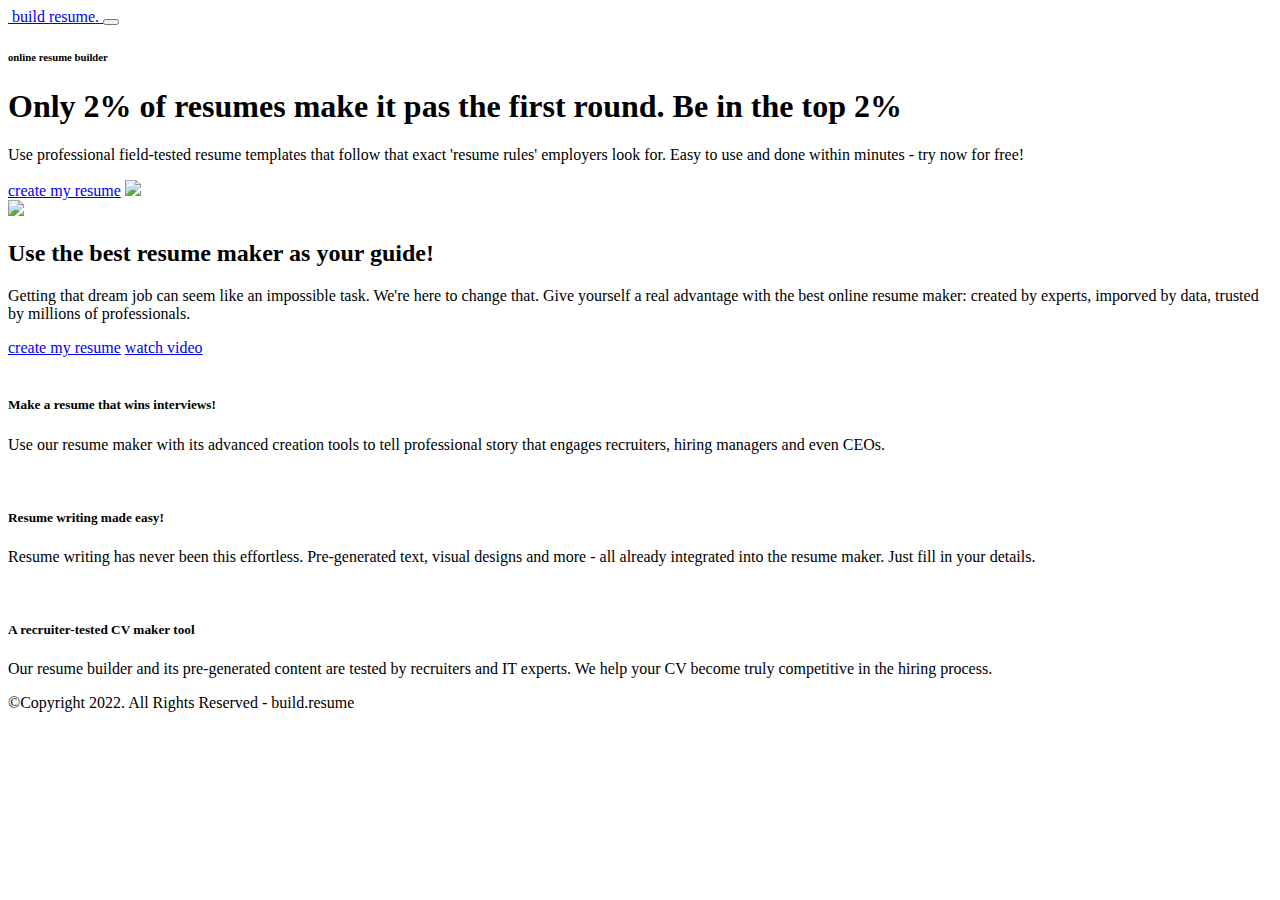
==== index.html @ 6420f582 "modified" ====
<!DOCTYPE html>
<html>
    <head>
        <meta charset="utf-8">
        <meta http-equiv="X-UA-Compatible" content="IE=edge">
        <title>Home Page</title>
        <meta name="description" content="">
        <meta name="viewport" content="width=device-width, initial-scale=1">
        <link rel="stylesheet" href="./assets/styles/main.css">
        <script src="./assets/js/app.js"></script>
        <script src="./assets/js/script.js"></script>
    </head>
    <body>

        <nav class = "navbar bg-white">
            <div class="container">
                <div class = "navbar-content">
                    <div class = "brand-and-toggler">
                        <a href = "index.html" class = "navbar-brand">
                            <img src = "assets/images/curriculum-vitae.png" alt = "" class = "navbar-brand-icon">
                            <span class = "navbar-brand-text">build <span>resume.</span>
                        </a>
                        <button type = "button" class = "navbar-toggler-btn">
                            <div class = "bars">
                                <div class = "bar"></div>
                                <div class = "bar"></div>
                                <div class = "bar"></div>
                            </div>
                        </button>
                    </div>
                </div>
            </div>
        </nav>

        <header class = "header bg-bright" id = "header">
            <div class = "container">
                <div class = "header-content text-center">
                    <h6 class = "text-uppercase text-blue-dark fs-14 fw-6 ls-1">online resume builder</h6>
                    <h1 class = "lg-title">Only 2% of resumes make it pas the first round. Be in the top 2%</h1>
                    <p class = "text-dark fs-18">Use professional field-tested resume templates that follow that exact 'resume rules' employers look for. Easy to use and done within minutes - try now for free!</p>
                    <a href = "resume.html" class = "btn btn-primary text-uppercase">create my resume</a>
                    <img src = "assets/images/dublin-resume-templates.avif">
                </div>
            </div>
        </header>

        <div class="section-one">
            <div class="container">
                <div class = "section-one-content">
                    <div class="section-one-l">
                        <img src = "assets/images/visual-0c7080adf17f1f207276f613447c924f667dab34b7ac415cd7ef653172defd0b.svg">
                    </div>
                    <div class = "section-one-r text-center">
                        <h2 class = "lg-title">Use the best resume maker as your guide!</h2>
                        <p class = "text">Getting that dream job can seem like an impossible task. We're here to change that. Give yourself a real advantage with the best online resume maker: created by experts, imporved by data, trusted by millions of professionals.</p>
                        <div class = "btn-group">
                            <a href = "resume.html" class = "btn btn-primary text-uppercase">create my resume</a>
                            <a href = "#" class = "btn btn-secondary text-uppercase">watch video</a>
                        </div>
                    </div>
                </div>
            </div>
        </div>

        <div class = "section-two bg-bright">
            <div class="container">
                <div class="section-two-content">
                    <div class = "section-items">
                        <div class = "section-item">
                            <div class = "section-item-icon">
                                <img src = "assets/images/feature-1-edf4481d69166ac81917d1e40e6597c8d61aa970ad44367ce78049bf830fbda5.svg" alt = "">
                            </div>
                            <h5 class = "section-item-title">Make a resume that wins interviews!</h5>
                            <p class = "text">Use our resume maker with its advanced creation tools to tell professional story that engages recruiters, hiring managers and even CEOs.</p>
                        </div>

                        <div class = "section-item">
                            <div class = "section-item-icon">
                                <img src = "assets/images/feature-2-a7a471bd973c02a55d1b3f8aff578cd3c9a4c5ac4fc74423d94ecc04aef3492b.svg" alt = "">
                            </div>
                            <h5 class = "section-item-title">Resume writing made easy!</h5>
                            <p class = "text">Resume writing has never been this effortless. Pre-generated text, visual designs and more - all already integrated into the resume maker. Just fill in your details.</p>
                        </div>

                        <div class = "section-item">
                            <div class = "section-item-icon">
                                <img src = "assets/images/feature-3-4e87a82f83e260488c36f8105e26f439fdc3ee5009372bb5e12d9421f32eabdd.svg" alt = "">
                            </div>
                            <h5 class = "section-item-title">A recruiter-tested CV maker tool</h5>
                            <p class = "text">Our resume builder and its pre-generated content are tested by recruiters and IT experts. We help your CV become truly competitive in the hiring process.</p>
                        </div>
                    </div>
                </div>
            </div>
        </div>

        <footer class = "footer bg-dark">
            <div class="container">
                <div class = "footer-content text-center">
                    <p class="fs-15">&copy;Copyright 2022. All Rights Reserved - <span>build.resume</span></p>
                </div>
            </div>
        </footer>
        
    </body>
</html>
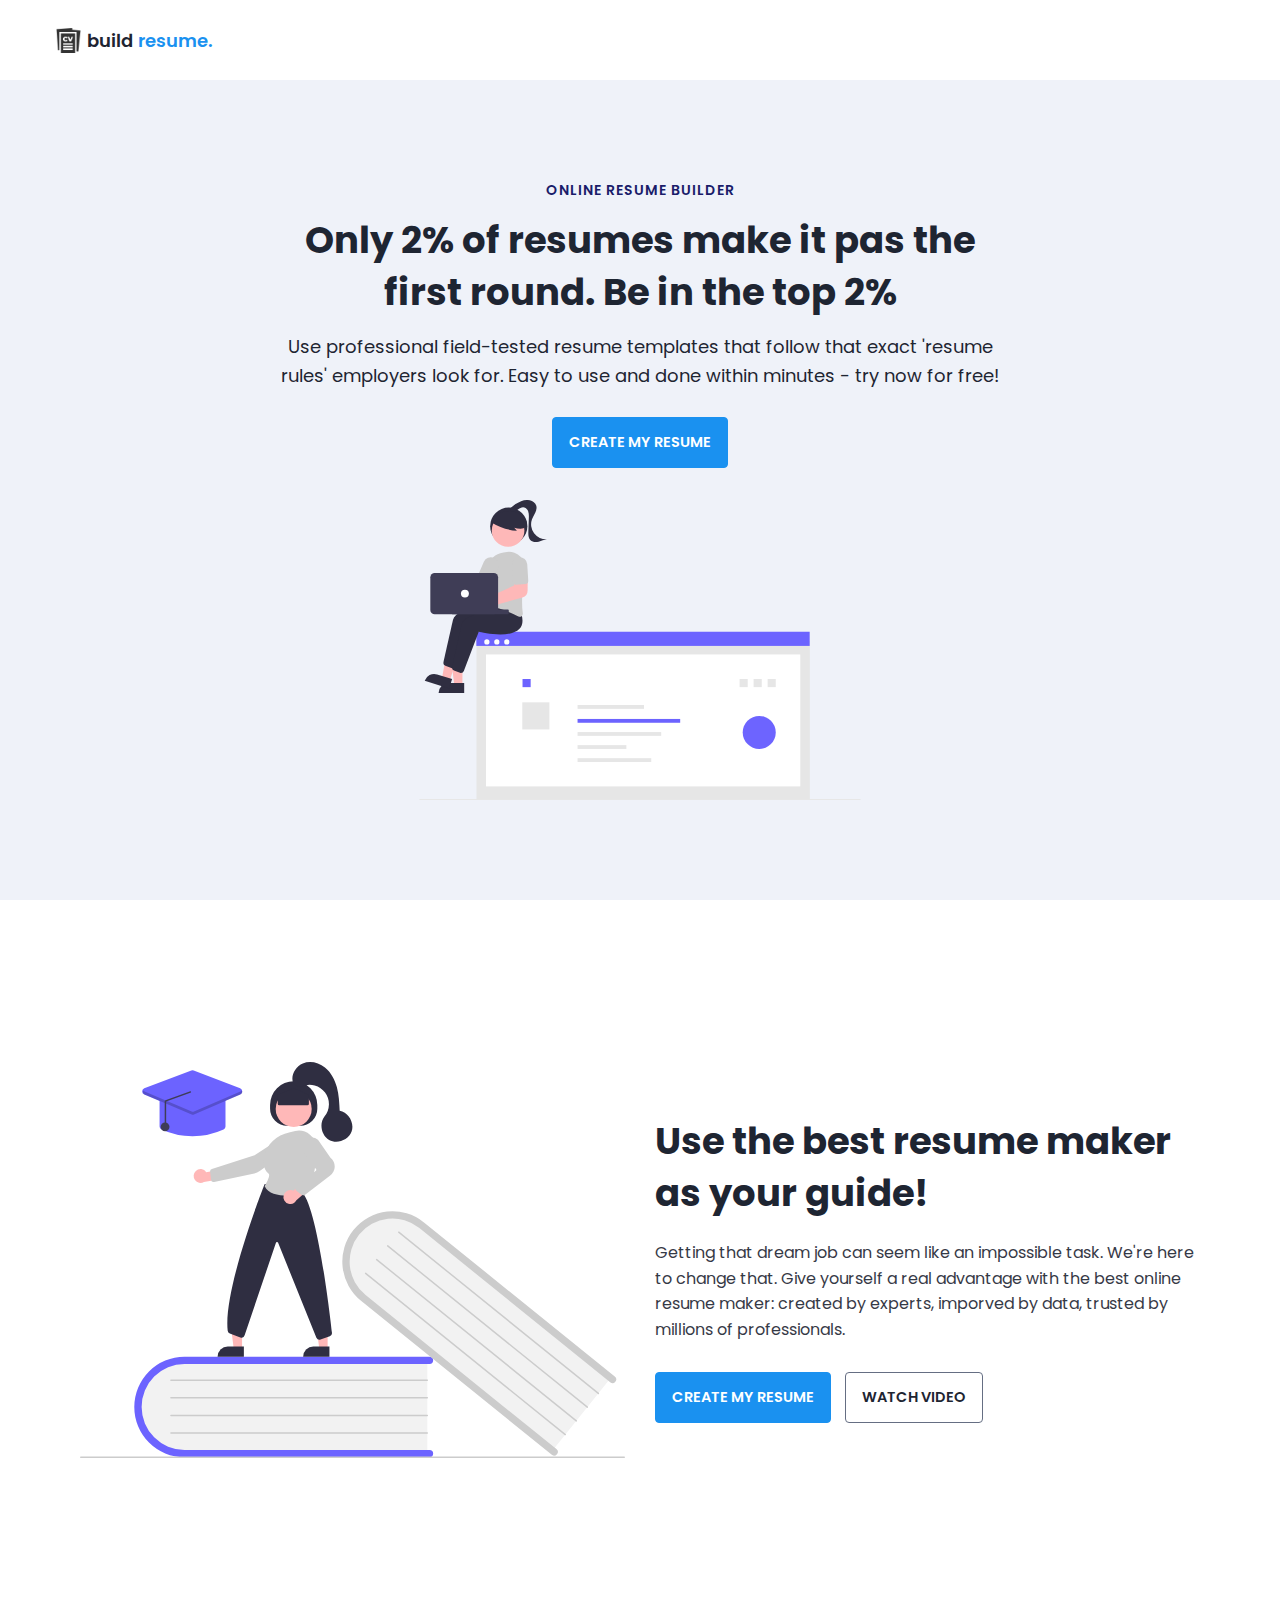
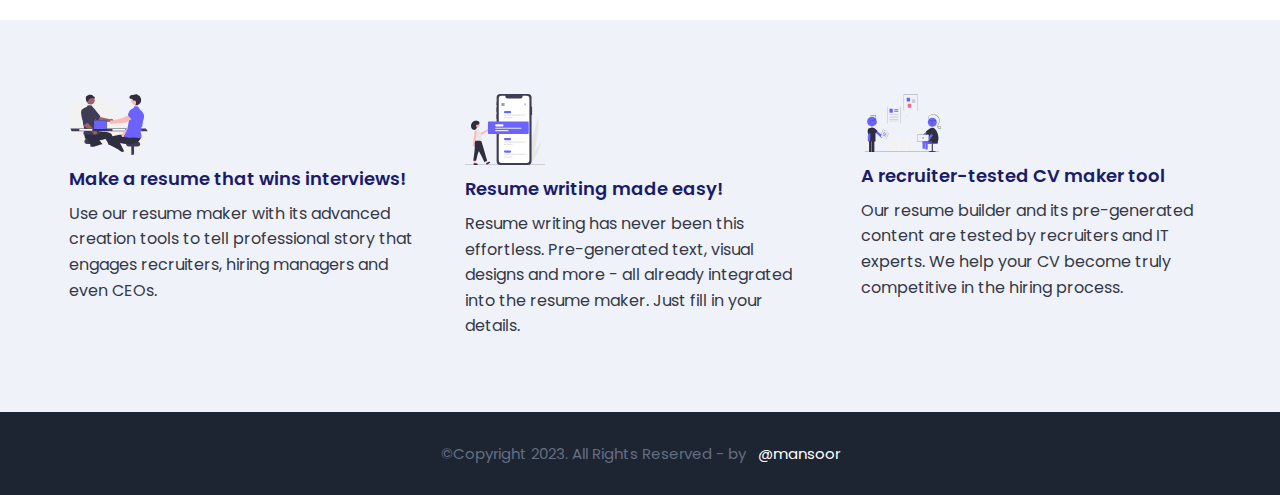
==== commit 8f3cd873: "toggle button added" ====
--- a/index.html
+++ b/index.html
@@ -1,106 +1,308 @@
 <!DOCTYPE html>
 <html>
-    <head>
-        <meta charset="utf-8">
-        <meta http-equiv="X-UA-Compatible" content="IE=edge">
-        <title>Home Page</title>
-        <meta name="description" content="">
-        <meta name="viewport" content="width=device-width, initial-scale=1">
-        <link rel="stylesheet" href="./assets/styles/main.css">
-        <script src="./assets/js/app.js"></script>
-        <script src="./assets/js/script.js"></script>
-    </head>
-    <body>
-
-        <nav class = "navbar bg-white">
-            <div class="container">
-                <div class = "navbar-content">
-                    <div class = "brand-and-toggler">
-                        <a href = "index.html" class = "navbar-brand">
-                            <img src = "assets/images/curriculum-vitae.png" alt = "" class = "navbar-brand-icon">
-                            <span class = "navbar-brand-text">build <span>resume.</span>
+
+<head>
+    <meta charset="utf-8">
+    <meta http-equiv="X-UA-Compatible" content="IE=edge">
+    <title>Home Page</title>
+    <meta name="description" content="">
+    <meta name="viewport" content="width=device-width, initial-scale=1">
+    <link rel="stylesheet" href="https://unicons.iconscout.com/release/v4.0.8/css/line.css">
+    <link rel="stylesheet" href="./assets/styles/main.css">
+    <script src="./assets/js/app.js"></script>
+    <script src="./assets/js/script.js"></script>
+    <link rel="stylesheet" href="https://cdnjs.cloudflare.com/ajax/libs/font-awesome/4.7.0/css/font-awesome.min.css">
+
+    <!-- 
+    <link rel="stylesheet" href="https://cdnjs.cloudflare.com/ajax/libs/font-awesome/4.7.0/css/font-awesome.min.css">
+    <style>
+        body {
+            margin: 0;
+            font-family: Arial, Helvetica, sans-serif;
+        }
+
+        .topnav {
+            overflow: hidden;
+            background-color: #333;
+        }
+
+        .topnav a {
+            float: left;
+            display: block;
+            color: #f2f2f2;
+            text-align: center;
+            padding: 14px 16px;
+            text-decoration: none;
+            font-size: 17px;
+        }
+
+        .topnav a:hover {
+            background-color: #ddd;
+            color: black;
+        }
+
+        .topnav a.active {
+            background-color: #04AA6D;
+            color: white;
+        }
+
+        .topnav .icon {
+            display: none;
+        }
+
+        @media screen and (max-width: 600px) {
+            .topnav a:not(:first-child) {
+                display: none;
+            }
+
+            .topnav a.icon {
+                float: right;
+                display: block;
+            }
+        }
+
+        @media screen and (max-width: 600px) {
+            .topnav.responsive {
+                position: relative;
+            }
+
+            .topnav.responsive .icon {
+                position: absolute;
+                right: 0;
+                top: 0;
+            }
+
+            .topnav.responsive a {
+                float: none;
+                display: block;
+                text-align: left;
+            }
+        }
+    </style>
+    <script>
+        function myFunction() {
+            var x = document.getElementById("myTopnav");
+            if (x.className === "topnav") {
+                x.className += " responsive";
+            } else {
+                x.className = "topnav";
+            }
+        }
+    </script> -->
+
+    <style>
+        /* The Overlay (background) */
+        .overlay {
+            /* Height & width depends on how you want to reveal the overlay (see JS below) */
+            height: 100%;
+            width: 0;
+            position: fixed;
+            /* Stay in place */
+            z-index: 1;
+            /* Sit on top */
+            left: 0;
+            top: 0;
+            background-color: rgb(0, 0, 0);
+            /* Black fallback color */
+            background-color: rgba(0, 0, 0, 0.9);
+            /* Black w/opacity */
+            overflow-x: hidden;
+            /* Disable horizontal scroll */
+            transition: 0.5s;
+            /* 0.5 second transition effect to slide in or slide down the overlay (height or width, depending on reveal) */
+        }
+
+        /* Position the content inside the overlay */
+        .overlay-content {
+            position: relative;
+            top: 25%;
+            /* 25% from the top */
+            width: 100%;
+            /* 100% width */
+            text-align: center;
+            /* Centered text/links */
+            margin-top: 30px;
+            /* 30px top margin to avoid conflict with the close button on smaller screens */
+        }
+
+        /* The navigation links inside the overlay */
+        .overlay a {
+            padding: 8px;
+            text-decoration: none;
+            font-size: 36px;
+            color: #818181;
+            display: block;
+            /* Display block instead of inline */
+            transition: 0.3s;
+            /* Transition effects on hover (color) */
+        }
+
+        /* When you mouse over the navigation links, change their color */
+        .overlay a:hover,
+        .overlay a:focus {
+            color: #f1f1f1;
+        }
+
+        /* Position the close button (top right corner) */
+        .overlay .closebtn {
+            position: absolute;
+            top: 20px;
+            right: 45px;
+            font-size: 60px;
+        }
+
+        /* When the height of the screen is less than 450 pixels, change the font-size of the links and position the close button again, so they don't overlap */
+        @media screen and (max-height: 450px) {
+            .overlay a {
+                font-size: 20px
+            }
+
+            .overlay .closebtn {
+                font-size: 40px;
+                top: 15px;
+                right: 35px;
+            }
+        }
+    </style>
+    <script>
+        /* Open when someone clicks on the span element */
+        function openNav() {
+            document.getElementById("myNav").style.width = "100%";
+        }
+
+        /* Close when someone clicks on the "x" symbol inside the overlay */
+        function closeNav() {
+            document.getElementById("myNav").style.width = "0%";
+        }
+    </script>
+</head>
+
+<body>
+
+    <nav class="navbar bg-white">
+        <div class="container">
+            <div class="navbar-content">
+                <div class="brand-and-toggler">
+                    <a href="index.html" class="navbar-brand">
+                        <img src="assets/images/curriculum-vitae.png" alt="" class="navbar-brand-icon">
+                        <span class="navbar-brand-text">build <span>resume.</span>
+                    </a>
+
+
+                    <div id="myNav" class="overlay">
+
+                        <!-- Button to close the overlay navigation -->
+                        <a href="javascript:void(0)" class="closebtn" onclick="closeNav()">&times;</a>
+
+                        <!-- Overlay content -->
+                        <div class="overlay-content">
+                            <a href="#">About</a>
+                            <a href="#">Services</a>
+                            <a href="#">Clients</a>
+                            <a href="#">Contact</a>
+                        </div>
+
+                    </div>
+
+                    <!-- Use any element to open/show the overlay navigation menu -->
+                    <span onclick="openNav()" class="uil uil-bars" style="color:#1A91F0" width="100px" height="100px"></span>
+
+
+
+                    <!-- <div class="topnav" id="myTopnav">
+                        <a href="#home" class="active">Home</a>
+                        <a href="#news">News</a>
+                        <a href="#contact">Contact</a>
+                        <a href="#about">About</a>
+                        <a href="javascript:void(0);" class="icon" onclick="myFunction()">
+                            <i class="fa fa-bars"></i>
                         </a>
-                        <button type = "button" class = "navbar-toggler-btn">
-                            <div class = "bars">
-                                <div class = "bar"></div>
-                                <div class = "bar"></div>
-                                <div class = "bar"></div>
-                            </div>
-                        </button>
-                    </div>
+                    </div> -->
                 </div>
             </div>
-        </nav>
-
-        <header class = "header bg-bright" id = "header">
-            <div class = "container">
-                <div class = "header-content text-center">
-                    <h6 class = "text-uppercase text-blue-dark fs-14 fw-6 ls-1">online resume builder</h6>
-                    <h1 class = "lg-title">Only 2% of resumes make it pas the first round. Be in the top 2%</h1>
-                    <p class = "text-dark fs-18">Use professional field-tested resume templates that follow that exact 'resume rules' employers look for. Easy to use and done within minutes - try now for free!</p>
-                    <a href = "resume.html" class = "btn btn-primary text-uppercase">create my resume</a>
-                    <img src = "assets/images/dublin-resume-templates.avif">
+        </div>
+    </nav>
+
+    <header class="header bg-bright" id="header">
+        <div class="container">
+            <div class="header-content text-center">
+                <h6 class="text-uppercase text-blue-dark fs-14 fw-6 ls-1">online resume builder</h6>
+                <h1 class="lg-title">Only 2% of resumes make it pas the first round. Be in the top 2%</h1>
+                <p class="text-dark fs-18">Use professional field-tested resume templates that follow that exact 'resume
+                    rules' employers look for. Easy to use and done within minutes - try now for free!</p>
+                <a href="resume.html" class="btn btn-primary text-uppercase">create my resume <span
+                        class="uil uil-clipboard-notes"></span></a>
+                <img src="assets/images/undraw_online_resume_re_ru7s.svg" width="300px" height="300px">
+            </div>
+        </div>
+    </header>
+
+    <div class="section-one">
+        <div class="container">
+            <div class="section-one-content">
+                <div class="section-one-l">
+                    <img src="assets/images/undraw_education_f8ru.svg">
                 </div>
-            </div>
-        </header>
-
-        <div class="section-one">
-            <div class="container">
-                <div class = "section-one-content">
-                    <div class="section-one-l">
-                        <img src = "assets/images/visual-0c7080adf17f1f207276f613447c924f667dab34b7ac415cd7ef653172defd0b.svg">
-                    </div>
-                    <div class = "section-one-r text-center">
-                        <h2 class = "lg-title">Use the best resume maker as your guide!</h2>
-                        <p class = "text">Getting that dream job can seem like an impossible task. We're here to change that. Give yourself a real advantage with the best online resume maker: created by experts, imporved by data, trusted by millions of professionals.</p>
-                        <div class = "btn-group">
-                            <a href = "resume.html" class = "btn btn-primary text-uppercase">create my resume</a>
-                            <a href = "#" class = "btn btn-secondary text-uppercase">watch video</a>
+                <div class="section-one-r text-center">
+                    <h2 class="lg-title">Use the best resume maker as your guide!</h2>
+                    <p class="text">Getting that dream job can seem like an impossible task. We're here to change that.
+                        Give yourself a real advantage with the best online resume maker: created by experts, imporved
+                        by data, trusted by millions of professionals.</p>
+                    <div class="btn-group">
+                        <a href="resume.html" class="btn btn-primary text-uppercase">create my resume <span
+                                class="uil uil-clipboard-alt"></span></a>
+                        <a href="#" class="btn btn-secondary text-uppercase">watch video <span
+                                class="uil uil-video"></span></a>
+                    </div>
+                </div>
+            </div>
+        </div>
+    </div>
+
+    <div class="section-two bg-bright">
+        <div class="container">
+            <div class="section-two-content">
+                <div class="section-items">
+                    <div class="section-item">
+                        <div class="section-item-icon">
+                            <img src="assets/images/undraw_interview_re_e5jn.svg" alt="">
                         </div>
+                        <h5 class="section-item-title">Make a resume that wins interviews!</h5>
+                        <p class="text">Use our resume maker with its advanced creation tools to tell professional story
+                            that engages recruiters, hiring managers and even CEOs.</p>
+                    </div>
+
+                    <div class="section-item">
+                        <div class="section-item-icon">
+                            <img src="assets/images/undraw_note_list_re_r4u9.svg" alt="">
+                        </div>
+                        <h5 class="section-item-title">Resume writing made easy!</h5>
+                        <p class="text">Resume writing has never been this effortless. Pre-generated text, visual
+                            designs and more - all already integrated into the resume maker. Just fill in your details.
+                        </p>
+                    </div>
+
+                    <div class="section-item">
+                        <div class="section-item-icon">
+                            <img src="assets/images/undraw_informed_decision_p2lh.svg" alt="">
+                        </div>
+                        <h5 class="section-item-title">A recruiter-tested CV maker tool</h5>
+                        <p class="text">Our resume builder and its pre-generated content are tested by recruiters and IT
+                            experts. We help your CV become truly competitive in the hiring process.</p>
                     </div>
                 </div>
             </div>
         </div>
-
-        <div class = "section-two bg-bright">
-            <div class="container">
-                <div class="section-two-content">
-                    <div class = "section-items">
-                        <div class = "section-item">
-                            <div class = "section-item-icon">
-                                <img src = "assets/images/feature-1-edf4481d69166ac81917d1e40e6597c8d61aa970ad44367ce78049bf830fbda5.svg" alt = "">
-                            </div>
-                            <h5 class = "section-item-title">Make a resume that wins interviews!</h5>
-                            <p class = "text">Use our resume maker with its advanced creation tools to tell professional story that engages recruiters, hiring managers and even CEOs.</p>
-                        </div>
-
-                        <div class = "section-item">
-                            <div class = "section-item-icon">
-                                <img src = "assets/images/feature-2-a7a471bd973c02a55d1b3f8aff578cd3c9a4c5ac4fc74423d94ecc04aef3492b.svg" alt = "">
-                            </div>
-                            <h5 class = "section-item-title">Resume writing made easy!</h5>
-                            <p class = "text">Resume writing has never been this effortless. Pre-generated text, visual designs and more - all already integrated into the resume maker. Just fill in your details.</p>
-                        </div>
-
-                        <div class = "section-item">
-                            <div class = "section-item-icon">
-                                <img src = "assets/images/feature-3-4e87a82f83e260488c36f8105e26f439fdc3ee5009372bb5e12d9421f32eabdd.svg" alt = "">
-                            </div>
-                            <h5 class = "section-item-title">A recruiter-tested CV maker tool</h5>
-                            <p class = "text">Our resume builder and its pre-generated content are tested by recruiters and IT experts. We help your CV become truly competitive in the hiring process.</p>
-                        </div>
-                    </div>
-                </div>
-            </div>
-        </div>
-
-        <footer class = "footer bg-dark">
-            <div class="container">
-                <div class = "footer-content text-center">
-                    <p class="fs-15">&copy;Copyright 2022. All Rights Reserved - <span>build.resume</span></p>
-                </div>
-            </div>
-        </footer>
-        
-    </body>
+    </div>
+
+    <footer class="footer bg-dark">
+        <div class="container">
+            <div class="footer-content text-center">
+                <p class="fs-15">&copy;Copyright 2023. All Rights Reserved - by &nbsp; <span>@mansoor</span></p>
+            </div>
+        </div>
+    </footer>
+
+</body>
+
 </html>--- a/assets/styles/main.css
+++ b/assets/styles/main.css
@@ -0,0 +1,600 @@
+@import url('https://fonts.googleapis.com/css2?family=Manrope:wght@200;300;400;500;600;700;800&family=Poppins:ital,wght@0,100;0,200;0,300;0,400;0,500;0,600;0,700;0,800;0,900;1,100;1,200;1,300;1,400;1,500;1,600;1,700;1,800;1,900&display=swap');
+
+
+
+
+
+
+
+
+
+
+
+
+:root{
+    --clr-blue: #1A91F0;
+    --clr-blue-mid: #1170CD;
+    --clr-blue-dark: #1A1C6A;
+    --clr-white: #fff;
+    --clr-bright: #EFF2F9;
+    --clr-dark: #1e2532;
+    --clr-black: #000;
+    --clr-grey: #656e83;
+    --clr-green: #084C41;
+    --font-poppins: 'Poppins', sans-serif;
+    --font-manrope: 'Manrope', sans-serif;;
+    --transition: all 300ms ease-in-out;
+}
+
+*{
+    padding: 0;
+    margin: 0;
+    box-sizing: border-box;
+}
+
+html{
+    font-size: 10px;
+}
+
+body{
+    font-size: 1.6rem;
+    font-family: var(--font-poppins);
+}
+
+button{
+    border: none;
+    background-color: transparent;
+    outline: 0;
+    cursor: pointer;
+    font-family: inherit;
+}
+
+img{
+    width: 100%;
+    display: block;
+}
+
+a{
+    text-decoration: none;
+}
+
+/* fonts */
+.font-poppins{font-family: var(--font-poppins);}
+.font-manrope{font-family: var(--font-manrope);}
+
+/* text colors */
+.text-blue{color: var(--clr-blue);}
+.text-blue-mid{color: var(--clr-blue-mid);}
+.text-blue-dark{color: var(--clr-blue-dark);}
+.text-bright{color: var(--clr-bright);}
+.text-dark{color: var(--clr-dark);}
+.text-grey{color: var(--clr-grey);}
+.text-white{color: var(--clr-white);}
+
+/* backgrounds */
+.bg-blue{background-color: var(--clr-blue);}
+.bg-blue-mid{background-color: var(--clr-blue-mid);}
+.bg-blue-dark{background-color: var(--clr-blue-dark);}
+.bg-bright{background-color: var(--clr-bright);}
+.bg-dark{background-color: var(--clr-dark);}
+.bg-grey{background-color: var(--clr-grey);}
+.bg-white{background-color: var(--clr-white);}
+.bg-black{background-color: var(--clr-black);}
+.bg-green{background-color: var(--clr-green);}
+
+.text-center{ text-align: center;}
+.text-left{text-align: left;}
+.text-right{text-align: right;}
+.text-uppercase{text-transform: uppercase;}
+.text-lowercase{text-transform: lowercase;}
+.text-capitalize{text-transform: capitalize;}
+.text{
+    color: var(--clr-dark);
+    opacity: 0.9;
+    margin: 2rem 0;
+    line-height: 1.6;
+}
+
+.fw-2{font-weight: 200;}
+.fw-3{font-weight: 300;}
+.fw-4{font-weight: 400;}
+.fw-5{font-weight: 500;}
+.fw-6{font-weight: 600;}
+.fw-7{font-weight: 700;}
+.fw-8{font-weight: 800;}
+
+.fs-13{font-size: 13px;}
+.fs-14{font-size: 14px;}
+.fs-15{font-size: 15px;}
+.fs-16{font-size: 16px;}
+.fs-17{font-size: 17px;}
+.fs-18{font-size: 18px;}
+.fs-19{font-size: 19px;}
+.fs-20{font-size: 20px;}
+.fs-21{font-size: 21px;}
+.fs-22{font-size: 22px;}
+.fs-23{font-size: 23px;}
+.fs-24{font-size: 24px;}
+.fs-25{font-size: 25px;}
+
+.ls-1{letter-spacing: 1px;}
+.ls-2{letter-spacing: 2px;}
+
+.container{
+    max-width: 1200px;
+    margin: 0 auto;
+    padding: 0 1.6rem;
+}
+
+/* bars button */
+.bars{
+    display: flex;
+    flex-direction: column;
+    justify-content: space-between;
+    height: 16.5px;
+    width: 25px;
+}
+.bars .bar{
+    width: 100%;
+    height: 2px;
+    background-color: var(--clr-blue);
+    transition: var(--transition);
+}
+
+.bars:hover .bar{
+    background-color: var(--clr-dark);
+}
+
+/* buttons */
+.btn{
+    font-size: 14.5px;
+    font-weight: 600;
+    padding: 1.4rem 1.6rem;
+    border-radius: 4px;
+    display: inline-block;
+}
+
+.btn-primary{
+    background-color: var(--clr-blue);
+    color: var(--clr-white);
+    border: 1px solid var(--clr-blue);
+    transition: var(--transition);
+}
+
+.btn-primary:hover{
+    background-color: transparent;
+    color: var(--clr-dark);
+    border-color: var(--clr-grey);
+}
+
+.btn-secondary{
+    background-color: transparent;
+    color: var(--clr-dark);
+    border: 1px solid var(--clr-grey);
+    transition: var(--transition);
+}
+
+.btn-secondary:hover{
+    background-color: var(--clr-blue);
+    color: var(--clr-white);
+    border-color: var(--clr-blue);
+}
+
+.btn-group button:first-child, .btn-group a:first-child{
+    margin-right: 1rem!important;
+}
+
+/* navbar part */
+.navbar{
+    height: 80px;
+    display: flex;
+    align-items: center;
+    box-shadow: rgba(0, 0, 0, 0.08) 0px 3px 8px;
+}
+
+.navbar .container{
+    width: 100%;
+}
+
+.navbar-brand{
+    display: flex;
+    align-items: center;
+    justify-content: flex-start;
+    font-size: 1.8rem;
+}
+.navbar-brand-text{
+    color: var(--clr-dark);
+    font-weight: 600;
+}
+.navbar-brand-text span{
+    color: var(--clr-blue);
+}
+.navbar-brand-icon{
+    width: 25px;
+    margin-right: 6px;
+    opacity: 0.8;
+}
+.brand-and-toggler{
+    display: flex;
+    align-items: center;
+    justify-content: space-between;
+}
+.header{
+    min-height: calc(100vh - 80px);
+    display: flex;
+    flex-direction: column;
+    align-items: center;
+    justify-content: center;
+}
+.header-content{
+    max-width: 740px;
+    margin-right: auto;
+    margin-left: auto;
+}
+.header-content img{
+    max-width: 760px;
+    border-top-right-radius: 8px;
+    border-top-left-radius: 8px;
+    margin-top: 3.2rem;
+}
+.lg-title{
+    margin: 1.4rem 0;
+    font-size: 37px;
+    line-height: 1.4;
+    color: var(--clr-dark);
+}
+.header-content p{
+    margin-bottom: 2.6rem;
+    line-height: 1.6;
+}
+
+
+/* section one */
+.section-one{
+    padding: 64px 0;
+    min-height: 80vh;
+    display: flex;
+    align-items: center;
+}
+.section-one-l img{
+    max-width: 545px;
+    margin-right: auto;
+    margin-left: auto;
+}
+.section-one-r{
+    margin-top: 4rem;
+}
+
+.section-one .btn-group{
+    margin-top: 2rem;
+}
+.section-one-r{
+    max-width: 545px;
+    margin-right: auto;
+    margin-left: auto;
+}
+.section-one-r .btn-group{
+    margin-top: 3rem;
+}
+
+/* section two */
+.section-two{
+    padding: 64px 0;
+}
+.section-two .section-items{
+    display: grid;
+    gap: 2rem;
+}
+
+.section-two .section-item{
+    max-width: 350px;
+    text-align: center;
+    margin-right: auto;
+    margin-left: auto;
+}
+.section-two .section-item-icon{
+    margin: 1rem 0;
+}
+.section-two .section-item-icon img{
+    width: 80px;
+    margin-right: auto;
+    margin-left: auto;
+}
+.section-two .section-item-title{
+    color: var(--clr-blue-dark);
+    font-size: 1.8rem;
+    font-weight: 600;
+}
+.section-two .text{
+    margin: 0.9rem 0;
+}
+
+/* footer */
+.footer{
+    padding: 3rem 0;
+}
+.footer-content p{
+    color: var(--clr-grey);
+}
+.footer-content p span{
+    color: var(--clr-white);
+}
+
+/* media queries */
+@media screen and (min-width: 768px){
+    .section-two .section-items{
+        grid-template-columns: repeat(2, 1fr);
+    }
+}
+
+@media screen and (min-width: 992px){
+    .section-one-content{
+        display: grid;
+        grid-template-columns: repeat(2, 1fr);
+        column-gap: 3rem;
+    }
+    .section-one-r{
+        text-align: left;
+    }
+    .section-two .section-items{
+        grid-template-columns: repeat(3, 1fr);
+    }
+    .section-two .section-item{
+        text-align: left;
+    }
+    .section-two .section-item-icon img{
+        margin-left: 0;
+    }
+}
+
+
+
+/* resume page */
+#about-sc{
+    padding: 64px 0;
+}
+
+.cv-form-row-title{
+    background-color: var(--clr-dark);
+    padding: 0.8rem 1.6rem;
+    margin-bottom: 2rem;
+}
+
+.cv-form-row-title h3{
+    color: var(--clr-white);
+    font-weight: 500;
+    text-transform: uppercase;
+    letter-spacing: 1.5px;
+    font-size: 1.7rem;
+}
+.cv-form-blk{
+    margin: 3rem 0;
+}
+.cv-form-row{
+    padding: 3rem 2rem 0 2rem;
+    border: 1px solid rgba(0, 0, 0, 0.08);
+    margin-bottom: 1rem;
+    position: relative;
+}
+textarea{
+    resize: none;
+}
+.form-elem{
+    margin-bottom: 3rem;
+    position: relative;
+}
+.form-label{
+    display: block;
+    font-weight: 600;
+    font-size: 14px;
+    color: var(--clr-dark);
+    margin-bottom: 0.5rem;
+}
+.form-control{
+    border-radius: none;
+    border: 1px solid rgba(0, 0, 0, 0.1);
+    font-size: 14px;
+    padding: 0.8rem 1.6rem;
+    font-family: inherit;
+    width: 100%;
+    outline: 0;
+    transition: var(--transition);
+}
+
+.form-control:focus{
+    border-color: rgba(0, 0, 0, 0.3);
+}
+.form-text{
+    color: #ca0b00;
+    font-size: 12px;
+    position: absolute;
+    letter-spacing: 0.5px;
+    top: calc(100% + 2px);
+    left: 0;
+    width: 100%;
+}
+.cols-3, .cols-2{
+    display: grid;
+}
+.repeater-add-btn{
+    width: 25px;
+    height: 25px;
+    background-color: var(--clr-blue-mid);
+    font-size: 1.6rem;
+    color: var(--clr-white);
+    margin: 1rem 0;
+}
+.repeater-remove-btn{
+    position: absolute;
+    top: 10px;
+    right: 10px;
+    z-index: 999;
+    width: 25px;
+    height: 25px;
+    border-radius: 50%;
+    background-color: #ca0b00;
+    color: var(--clr-white);
+    font-size: 1.6rem;
+}
+
+/* preview section */
+.preview-cnt{
+    border-radius: 5px;
+    display: grid;
+    grid-template-columns: 32% auto;
+    box-shadow: rgba(149, 157, 165, 0.2) 0px 8px 24px;
+    overflow: hidden;
+}
+
+.preview-cnt-l{
+    padding: 3rem 3rem 2rem 3rem;
+}
+.preview-cnt-r{
+    padding: 3rem 3rem 3rem 4rem;
+}
+.preview-cnt-l .preview-blk:nth-child(1){
+    text-align: center;
+}
+.preview-image{
+    width: 120px;
+    height: 120px;
+    border-radius: 50%;
+    overflow: hidden;
+    margin-right: auto;
+    margin-left: auto;
+}
+.preview-image img{
+    width: 100%;
+    height: 100%;
+    object-fit: cover;
+}
+.preview-item-name{
+    font-size: 2.4rem;
+    font-weight: 600;
+    margin: 1.8rem 0;
+    position: relative;
+}
+.preview-item-name::after{
+    position: absolute;
+    content: "";
+    bottom: -10px;
+    width: 50px;
+    height: 1.5px;
+    background-color: rgba(255, 255, 255, 0.5);
+    left: 50%;
+    transform: translateX(-50%);
+}
+.preview-blk{
+    padding: 1rem 0;
+    margin-bottom: 1rem;
+}
+.preview-blk-title h3{
+    text-transform: uppercase;
+    letter-spacing: 0.5px;
+    border-bottom: 0.5px solid rgba(0, 0, 0, 0.08);
+    padding-bottom: 0.5rem;
+}
+.preview-blk-title{
+    margin-bottom: 1rem;
+}
+.preview-blk-list .preview-item{
+    font-size: 1.5rem;
+    margin-bottom: 0.2rem;
+    opacity: 0.95;
+}
+.preview-cnt-r .preview-blk-title{
+    color: var(--clr-dark);
+}
+.preview-cnt-r .preview-blk-list .preview-item{
+    margin-top: 1.8rem;
+}
+
+.achievements-items.preview-blk-list .preview-item span:first-child,
+.educations-items.preview-blk-list .preview-item span:first-child,
+.experiences-items.preview-blk-list .preview-item span:first-child{
+    display: block;
+    font-weight: 600;
+    margin-bottom: 1rem;
+    background-color: rgba(0, 0, 0, 0.03);
+}
+
+.educations-items.preview-blk-list .preview-item span:nth-child(2),
+.experiences-items.preview-blk-list .preview-item span:nth-child(2){
+    font-weight: 600;
+    margin-right: 1rem;
+}
+
+.educations-items.preview-blk-list .preview-item span:nth-child(3),
+.experiences-items.preview-blk-list .preview-item span:nth-child(3){
+    font-style: italic;
+    margin-right: 1rem;
+}
+
+.educations-items.preview-blk-list .preview-item span:nth-child(4),
+.educations-items.preview-blk-list .preview-item span:nth-child(5),
+.experiences-items.preview-blk-list .preview-item span:nth-child(4),
+.experiences-items.preview-blk-list .preview-item span:nth-child(5){
+    margin-right: 1rem;
+    background-color: var(--clr-green);
+    color: var(--clr-white);
+    padding: 0 1rem;
+    border-radius: 0.6rem;
+}
+
+.educations-items.preview-blk-list .preview-item span:nth-child(6),
+.experiences-items.preview-blk-list .preview-item span:nth-child(6){
+    font-size: 13.5px;
+    display: block;
+    opacity: 0.8;
+    margin-top: 1rem;
+}
+.projects-items.preview-blk-list .preview-item span{
+    display: block;
+}
+
+@media screen and (min-width: 768px){
+    .cols-3{
+        grid-template-columns: repeat(3, 1fr);
+        column-gap: 2rem;
+    }
+    .cols-2{
+        grid-template-columns: repeat(2, 1fr);
+        column-gap: 2rem;
+    }
+}
+
+@media screen and (min-width: 992px){
+    .cv-form-row{
+        padding: 3rem 3rem 0rem 3rem;
+    }
+    .cols-3{
+        grid-template-columns: repeat(3, 1fr);
+    }
+}
+
+.print-btn-sc{
+    margin: 2rem 0 6rem 0;
+}
+
+/* print section */
+@media print{
+    body *{
+        visibility: hidden;
+    }
+
+    .non_print_area{
+        display: none;
+    }
+
+    .print_area, .print_area *{
+        visibility: visible;
+    }
+
+    .print_area{
+        width: 100%;
+        position: absolute;
+        left: 0;
+        top: 0;
+        overflow: hidden;
+    }
+}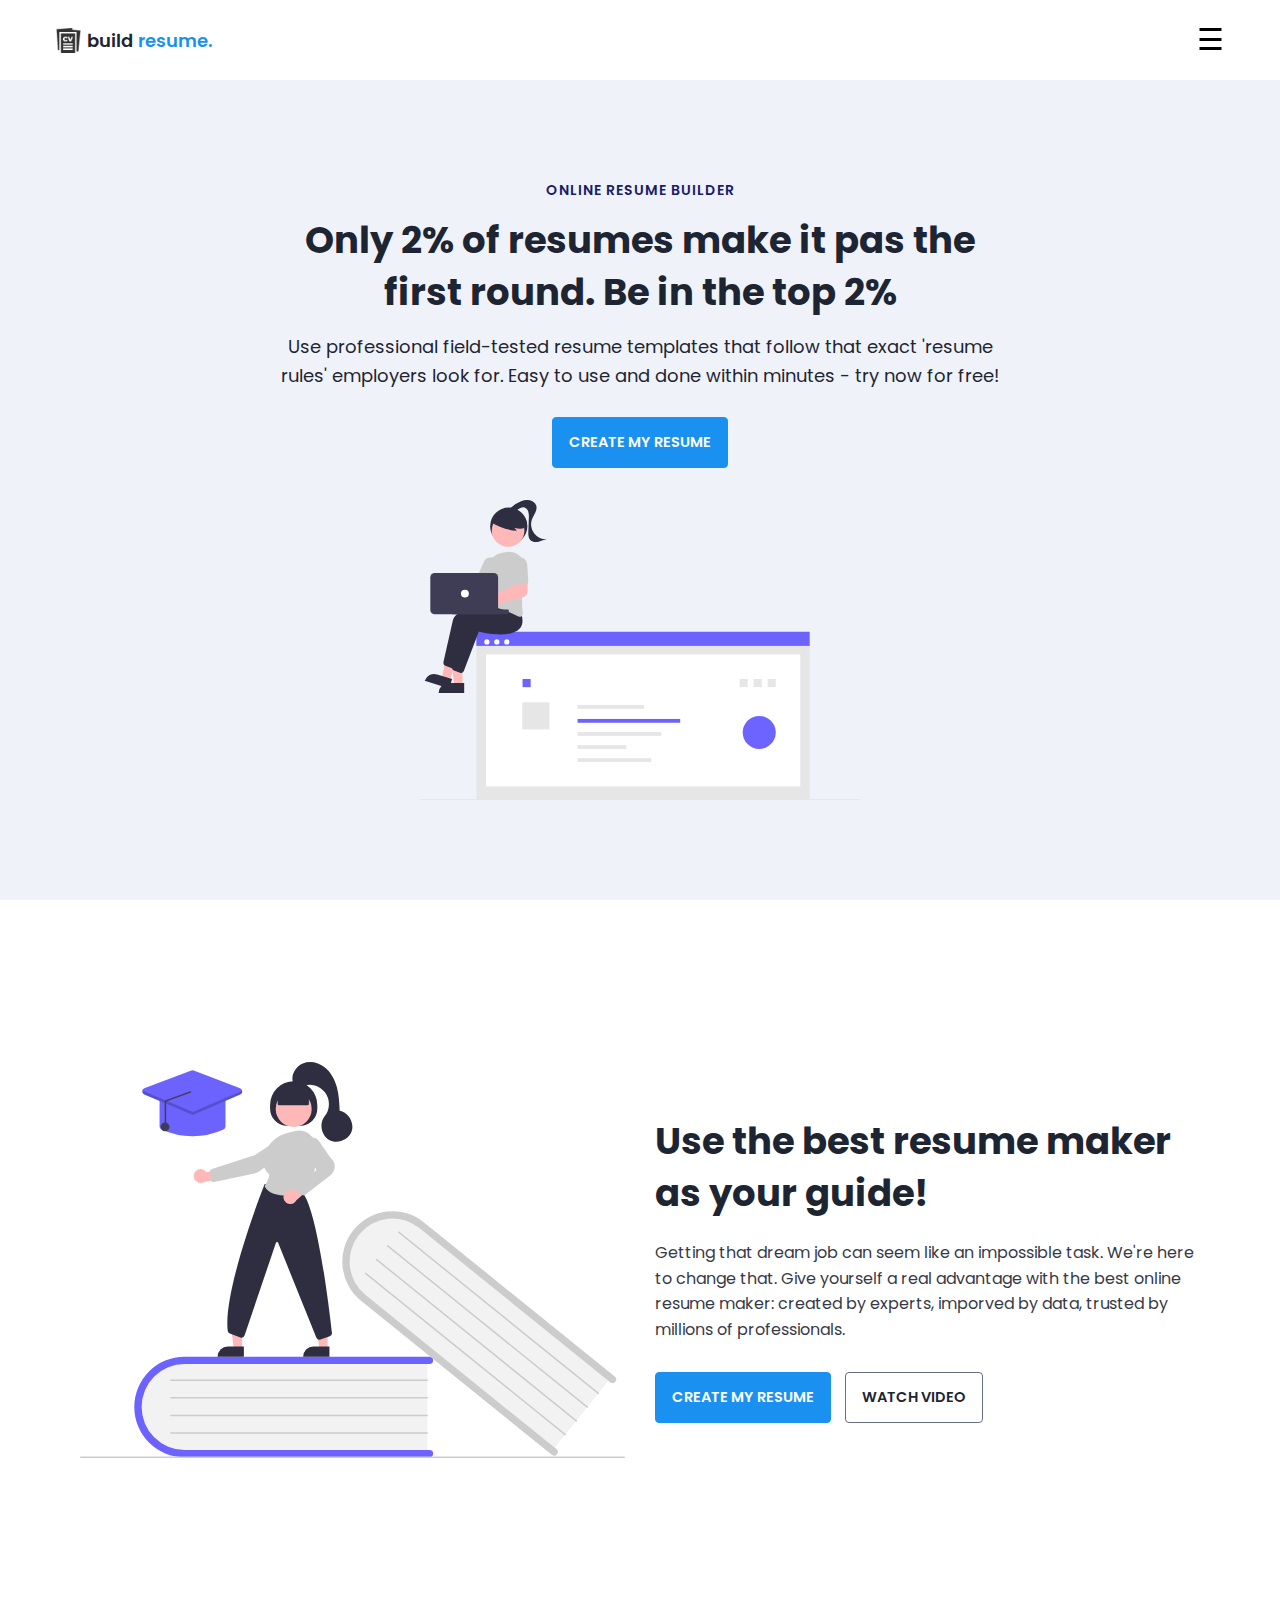
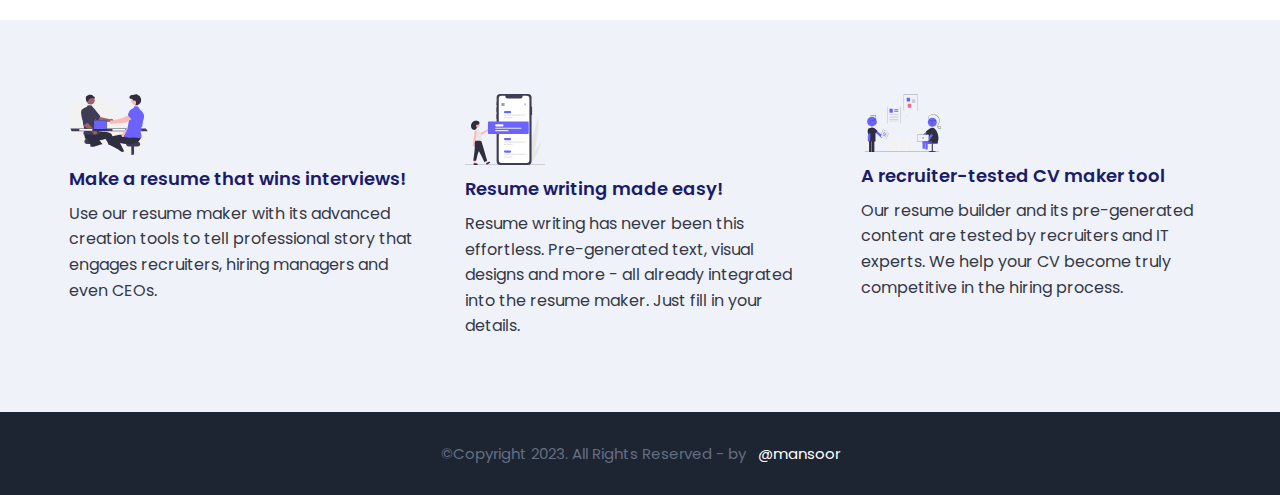
==== commit 6261ed32: "toggle button introdused" ====
--- a/index.html
+++ b/index.html
@@ -12,169 +12,7 @@
     <script src="./assets/js/app.js"></script>
     <script src="./assets/js/script.js"></script>
     <link rel="stylesheet" href="https://cdnjs.cloudflare.com/ajax/libs/font-awesome/4.7.0/css/font-awesome.min.css">
-
-    <!-- 
-    <link rel="stylesheet" href="https://cdnjs.cloudflare.com/ajax/libs/font-awesome/4.7.0/css/font-awesome.min.css">
-    <style>
-        body {
-            margin: 0;
-            font-family: Arial, Helvetica, sans-serif;
-        }
-
-        .topnav {
-            overflow: hidden;
-            background-color: #333;
-        }
-
-        .topnav a {
-            float: left;
-            display: block;
-            color: #f2f2f2;
-            text-align: center;
-            padding: 14px 16px;
-            text-decoration: none;
-            font-size: 17px;
-        }
-
-        .topnav a:hover {
-            background-color: #ddd;
-            color: black;
-        }
-
-        .topnav a.active {
-            background-color: #04AA6D;
-            color: white;
-        }
-
-        .topnav .icon {
-            display: none;
-        }
-
-        @media screen and (max-width: 600px) {
-            .topnav a:not(:first-child) {
-                display: none;
-            }
-
-            .topnav a.icon {
-                float: right;
-                display: block;
-            }
-        }
-
-        @media screen and (max-width: 600px) {
-            .topnav.responsive {
-                position: relative;
-            }
-
-            .topnav.responsive .icon {
-                position: absolute;
-                right: 0;
-                top: 0;
-            }
-
-            .topnav.responsive a {
-                float: none;
-                display: block;
-                text-align: left;
-            }
-        }
-    </style>
-    <script>
-        function myFunction() {
-            var x = document.getElementById("myTopnav");
-            if (x.className === "topnav") {
-                x.className += " responsive";
-            } else {
-                x.className = "topnav";
-            }
-        }
-    </script> -->
-
-    <style>
-        /* The Overlay (background) */
-        .overlay {
-            /* Height & width depends on how you want to reveal the overlay (see JS below) */
-            height: 100%;
-            width: 0;
-            position: fixed;
-            /* Stay in place */
-            z-index: 1;
-            /* Sit on top */
-            left: 0;
-            top: 0;
-            background-color: rgb(0, 0, 0);
-            /* Black fallback color */
-            background-color: rgba(0, 0, 0, 0.9);
-            /* Black w/opacity */
-            overflow-x: hidden;
-            /* Disable horizontal scroll */
-            transition: 0.5s;
-            /* 0.5 second transition effect to slide in or slide down the overlay (height or width, depending on reveal) */
-        }
-
-        /* Position the content inside the overlay */
-        .overlay-content {
-            position: relative;
-            top: 25%;
-            /* 25% from the top */
-            width: 100%;
-            /* 100% width */
-            text-align: center;
-            /* Centered text/links */
-            margin-top: 30px;
-            /* 30px top margin to avoid conflict with the close button on smaller screens */
-        }
-
-        /* The navigation links inside the overlay */
-        .overlay a {
-            padding: 8px;
-            text-decoration: none;
-            font-size: 36px;
-            color: #818181;
-            display: block;
-            /* Display block instead of inline */
-            transition: 0.3s;
-            /* Transition effects on hover (color) */
-        }
-
-        /* When you mouse over the navigation links, change their color */
-        .overlay a:hover,
-        .overlay a:focus {
-            color: #f1f1f1;
-        }
-
-        /* Position the close button (top right corner) */
-        .overlay .closebtn {
-            position: absolute;
-            top: 20px;
-            right: 45px;
-            font-size: 60px;
-        }
-
-        /* When the height of the screen is less than 450 pixels, change the font-size of the links and position the close button again, so they don't overlap */
-        @media screen and (max-height: 450px) {
-            .overlay a {
-                font-size: 20px
-            }
-
-            .overlay .closebtn {
-                font-size: 40px;
-                top: 15px;
-                right: 35px;
-            }
-        }
-    </style>
-    <script>
-        /* Open when someone clicks on the span element */
-        function openNav() {
-            document.getElementById("myNav").style.width = "100%";
-        }
-
-        /* Close when someone clicks on the "x" symbol inside the overlay */
-        function closeNav() {
-            document.getElementById("myNav").style.width = "0%";
-        }
-    </script>
+    
 </head>
 
 <body>
@@ -190,34 +28,15 @@
 
 
                     <div id="myNav" class="overlay">
-
-                        <!-- Button to close the overlay navigation -->
                         <a href="javascript:void(0)" class="closebtn" onclick="closeNav()">&times;</a>
-
-                        <!-- Overlay content -->
                         <div class="overlay-content">
                             <a href="#">About</a>
                             <a href="#">Services</a>
                             <a href="#">Clients</a>
                             <a href="#">Contact</a>
                         </div>
-
                     </div>
-
-                    <!-- Use any element to open/show the overlay navigation menu -->
-                    <span onclick="openNav()" class="uil uil-bars" style="color:#1A91F0" width="100px" height="100px"></span>
-
-
-
-                    <!-- <div class="topnav" id="myTopnav">
-                        <a href="#home" class="active">Home</a>
-                        <a href="#news">News</a>
-                        <a href="#contact">Contact</a>
-                        <a href="#about">About</a>
-                        <a href="javascript:void(0);" class="icon" onclick="myFunction()">
-                            <i class="fa fa-bars"></i>
-                        </a>
-                    </div> -->
+                    <span style="font-size:30px;cursor:pointer" onclick="openNav()">&#9776; </span>
                 </div>
             </div>
         </div>
--- a/assets/styles/main.css
+++ b/assets/styles/main.css
@@ -1,17 +1,7 @@
 @import url('https://fonts.googleapis.com/css2?family=Manrope:wght@200;300;400;500;600;700;800&family=Poppins:ital,wght@0,100;0,200;0,300;0,400;0,500;0,600;0,700;0,800;0,900;1,100;1,200;1,300;1,400;1,500;1,600;1,700;1,800;1,900&display=swap');
 
 
-
-
-
-
-
-
-
-
-
-
-:root{
+:root {
     --clr-blue: #1A91F0;
     --clr-blue-mid: #1170CD;
     --clr-blue-dark: #1A1C6A;
@@ -20,28 +10,29 @@
     --clr-dark: #1e2532;
     --clr-black: #000;
     --clr-grey: #656e83;
-    --clr-green: #084C41;
+    --clr-green: #537FE7;
     --font-poppins: 'Poppins', sans-serif;
-    --font-manrope: 'Manrope', sans-serif;;
+    --font-manrope: 'Manrope', sans-serif;
+    ;
     --transition: all 300ms ease-in-out;
 }
 
-*{
+* {
     padding: 0;
     margin: 0;
     box-sizing: border-box;
 }
 
-html{
+html {
     font-size: 10px;
 }
 
-body{
+body {
     font-size: 1.6rem;
     font-family: var(--font-poppins);
 }
 
-button{
+button {
     border: none;
     background-color: transparent;
     outline: 0;
@@ -49,104 +40,237 @@
     font-family: inherit;
 }
 
-img{
+img {
     width: 100%;
     display: block;
 }
 
-a{
+a {
     text-decoration: none;
 }
 
 /* fonts */
-.font-poppins{font-family: var(--font-poppins);}
-.font-manrope{font-family: var(--font-manrope);}
+.font-poppins {
+    font-family: var(--font-poppins);
+}
+
+.font-manrope {
+    font-family: var(--font-manrope);
+}
 
 /* text colors */
-.text-blue{color: var(--clr-blue);}
-.text-blue-mid{color: var(--clr-blue-mid);}
-.text-blue-dark{color: var(--clr-blue-dark);}
-.text-bright{color: var(--clr-bright);}
-.text-dark{color: var(--clr-dark);}
-.text-grey{color: var(--clr-grey);}
-.text-white{color: var(--clr-white);}
+.text-blue {
+    color: var(--clr-blue);
+}
+
+.text-blue-mid {
+    color: var(--clr-blue-mid);
+}
+
+.text-blue-dark {
+    color: var(--clr-blue-dark);
+}
+
+.text-bright {
+    color: var(--clr-bright);
+}
+
+.text-dark {
+    color: var(--clr-dark);
+}
+
+.text-grey {
+    color: var(--clr-grey);
+}
+
+.text-white {
+    color: var(--clr-white);
+}
 
 /* backgrounds */
-.bg-blue{background-color: var(--clr-blue);}
-.bg-blue-mid{background-color: var(--clr-blue-mid);}
-.bg-blue-dark{background-color: var(--clr-blue-dark);}
-.bg-bright{background-color: var(--clr-bright);}
-.bg-dark{background-color: var(--clr-dark);}
-.bg-grey{background-color: var(--clr-grey);}
-.bg-white{background-color: var(--clr-white);}
-.bg-black{background-color: var(--clr-black);}
-.bg-green{background-color: var(--clr-green);}
-
-.text-center{ text-align: center;}
-.text-left{text-align: left;}
-.text-right{text-align: right;}
-.text-uppercase{text-transform: uppercase;}
-.text-lowercase{text-transform: lowercase;}
-.text-capitalize{text-transform: capitalize;}
-.text{
+.bg-blue {
+    background-color: var(--clr-blue);
+}
+
+.bg-blue-mid {
+    background-color: var(--clr-blue-mid);
+}
+
+.bg-blue-dark {
+    background-color: var(--clr-blue-dark);
+}
+
+.bg-bright {
+    background-color: var(--clr-bright);
+}
+
+.bg-dark {
+    background-color: var(--clr-dark);
+}
+
+.bg-grey {
+    background-color: var(--clr-grey);
+}
+
+.bg-white {
+    background-color: var(--clr-white);
+}
+
+.bg-black {
+    background-color: var(--clr-black);
+}
+
+.bg-green {
+    background-color: var(--clr-green);
+}
+
+.text-center {
+    text-align: center;
+}
+
+.text-left {
+    text-align: left;
+}
+
+.text-right {
+    text-align: right;
+}
+
+.text-uppercase {
+    text-transform: uppercase;
+}
+
+.text-lowercase {
+    text-transform: lowercase;
+}
+
+.text-capitalize {
+    text-transform: capitalize;
+}
+
+.text {
     color: var(--clr-dark);
     opacity: 0.9;
     margin: 2rem 0;
     line-height: 1.6;
 }
 
-.fw-2{font-weight: 200;}
-.fw-3{font-weight: 300;}
-.fw-4{font-weight: 400;}
-.fw-5{font-weight: 500;}
-.fw-6{font-weight: 600;}
-.fw-7{font-weight: 700;}
-.fw-8{font-weight: 800;}
-
-.fs-13{font-size: 13px;}
-.fs-14{font-size: 14px;}
-.fs-15{font-size: 15px;}
-.fs-16{font-size: 16px;}
-.fs-17{font-size: 17px;}
-.fs-18{font-size: 18px;}
-.fs-19{font-size: 19px;}
-.fs-20{font-size: 20px;}
-.fs-21{font-size: 21px;}
-.fs-22{font-size: 22px;}
-.fs-23{font-size: 23px;}
-.fs-24{font-size: 24px;}
-.fs-25{font-size: 25px;}
-
-.ls-1{letter-spacing: 1px;}
-.ls-2{letter-spacing: 2px;}
-
-.container{
+.fw-2 {
+    font-weight: 200;
+}
+
+.fw-3 {
+    font-weight: 300;
+}
+
+.fw-4 {
+    font-weight: 400;
+}
+
+.fw-5 {
+    font-weight: 500;
+}
+
+.fw-6 {
+    font-weight: 600;
+}
+
+.fw-7 {
+    font-weight: 700;
+}
+
+.fw-8 {
+    font-weight: 800;
+}
+
+.fs-13 {
+    font-size: 13px;
+}
+
+.fs-14 {
+    font-size: 14px;
+}
+
+.fs-15 {
+    font-size: 15px;
+}
+
+.fs-16 {
+    font-size: 16px;
+}
+
+.fs-17 {
+    font-size: 17px;
+}
+
+.fs-18 {
+    font-size: 18px;
+}
+
+.fs-19 {
+    font-size: 19px;
+}
+
+.fs-20 {
+    font-size: 20px;
+}
+
+.fs-21 {
+    font-size: 21px;
+}
+
+.fs-22 {
+    font-size: 22px;
+}
+
+.fs-23 {
+    font-size: 23px;
+}
+
+.fs-24 {
+    font-size: 24px;
+}
+
+.fs-25 {
+    font-size: 25px;
+}
+
+.ls-1 {
+    letter-spacing: 1px;
+}
+
+.ls-2 {
+    letter-spacing: 2px;
+}
+
+.container {
     max-width: 1200px;
     margin: 0 auto;
     padding: 0 1.6rem;
 }
 
 /* bars button */
-.bars{
+.bars {
     display: flex;
     flex-direction: column;
     justify-content: space-between;
     height: 16.5px;
     width: 25px;
 }
-.bars .bar{
+
+.bars .bar {
     width: 100%;
     height: 2px;
     background-color: var(--clr-blue);
     transition: var(--transition);
 }
 
-.bars:hover .bar{
+.bars:hover .bar {
     background-color: var(--clr-dark);
 }
 
 /* buttons */
-.btn{
+.btn {
     font-size: 14.5px;
     font-weight: 600;
     padding: 1.4rem 1.6rem;
@@ -154,243 +278,288 @@
     display: inline-block;
 }
 
-.btn-primary{
+.btn-primary {
     background-color: var(--clr-blue);
     color: var(--clr-white);
     border: 1px solid var(--clr-blue);
     transition: var(--transition);
 }
 
-.btn-primary:hover{
+.btn-primary:hover {
     background-color: transparent;
     color: var(--clr-dark);
     border-color: var(--clr-grey);
 }
 
-.btn-secondary{
+.btn-secondary {
     background-color: transparent;
     color: var(--clr-dark);
     border: 1px solid var(--clr-grey);
     transition: var(--transition);
 }
 
-.btn-secondary:hover{
+.btn-secondary:hover {
     background-color: var(--clr-blue);
     color: var(--clr-white);
     border-color: var(--clr-blue);
 }
 
-.btn-group button:first-child, .btn-group a:first-child{
-    margin-right: 1rem!important;
+.btn-group button:first-child,
+.btn-group a:first-child {
+    margin-right: 1rem !important;
 }
 
 /* navbar part */
-.navbar{
+.navbar {
     height: 80px;
     display: flex;
     align-items: center;
     box-shadow: rgba(0, 0, 0, 0.08) 0px 3px 8px;
 }
 
-.navbar .container{
+.navbar .container {
     width: 100%;
 }
 
-.navbar-brand{
+.navbar-brand {
     display: flex;
     align-items: center;
     justify-content: flex-start;
     font-size: 1.8rem;
 }
-.navbar-brand-text{
+
+.navbar-brand-text {
     color: var(--clr-dark);
     font-weight: 600;
 }
-.navbar-brand-text span{
+
+.navbar-brand-text span {
     color: var(--clr-blue);
 }
-.navbar-brand-icon{
+
+.navbar-brand-icon {
     width: 25px;
     margin-right: 6px;
     opacity: 0.8;
 }
-.brand-and-toggler{
+
+.brand-and-toggler {
     display: flex;
     align-items: center;
     justify-content: space-between;
 }
-.header{
+
+.header {
     min-height: calc(100vh - 80px);
     display: flex;
     flex-direction: column;
     align-items: center;
     justify-content: center;
 }
-.header-content{
+
+.header-content {
     max-width: 740px;
     margin-right: auto;
     margin-left: auto;
 }
-.header-content img{
+
+.header-content img {
     max-width: 760px;
     border-top-right-radius: 8px;
     border-top-left-radius: 8px;
     margin-top: 3.2rem;
 }
-.lg-title{
+
+.lg-title {
     margin: 1.4rem 0;
     font-size: 37px;
     line-height: 1.4;
     color: var(--clr-dark);
 }
-.header-content p{
+
+.header-content p {
     margin-bottom: 2.6rem;
     line-height: 1.6;
 }
 
 
 /* section one */
-.section-one{
+.section-one {
     padding: 64px 0;
     min-height: 80vh;
     display: flex;
     align-items: center;
 }
-.section-one-l img{
+
+.section-one-l img {
     max-width: 545px;
     margin-right: auto;
     margin-left: auto;
 }
-.section-one-r{
+
+.section-one-r {
     margin-top: 4rem;
 }
 
-.section-one .btn-group{
+.section-one .btn-group {
     margin-top: 2rem;
 }
-.section-one-r{
+
+.section-one-r {
     max-width: 545px;
     margin-right: auto;
     margin-left: auto;
 }
-.section-one-r .btn-group{
+
+.section-one-r .btn-group {
     margin-top: 3rem;
 }
 
 /* section two */
-.section-two{
+.section-two {
     padding: 64px 0;
 }
-.section-two .section-items{
+
+.section-two .section-items {
     display: grid;
     gap: 2rem;
 }
 
-.section-two .section-item{
+.section-two .section-item {
     max-width: 350px;
     text-align: center;
     margin-right: auto;
     margin-left: auto;
 }
-.section-two .section-item-icon{
+
+.section-two .section-item-icon {
     margin: 1rem 0;
 }
-.section-two .section-item-icon img{
+
+.section-two .section-item-icon img {
     width: 80px;
     margin-right: auto;
     margin-left: auto;
 }
-.section-two .section-item-title{
+
+.section-two .section-item-title {
     color: var(--clr-blue-dark);
     font-size: 1.8rem;
     font-weight: 600;
 }
-.section-two .text{
+
+.section-two .text {
     margin: 0.9rem 0;
 }
 
 /* footer */
-.footer{
+.footer {
     padding: 3rem 0;
 }
-.footer-content p{
+
+.footer-content p {
     color: var(--clr-grey);
 }
-.footer-content p span{
+
+.footer-content p span {
     color: var(--clr-white);
 }
 
 /* media queries */
-@media screen and (min-width: 768px){
-    .section-two .section-items{
+@media screen and (min-width: 768px) {
+    .section-two .section-items {
         grid-template-columns: repeat(2, 1fr);
     }
 }
 
-@media screen and (min-width: 992px){
-    .section-one-content{
+@media screen and (min-width: 992px) {
+    .section-one-content {
         display: grid;
         grid-template-columns: repeat(2, 1fr);
         column-gap: 3rem;
     }
-    .section-one-r{
+
+    .section-one-r {
         text-align: left;
     }
-    .section-two .section-items{
+
+    .section-two .section-items {
         grid-template-columns: repeat(3, 1fr);
     }
-    .section-two .section-item{
+
+    .section-two .section-item {
         text-align: left;
     }
-    .section-two .section-item-icon img{
+
+    .section-two .section-item-icon img {
         margin-left: 0;
     }
 }
 
 
 
+
+
+
+
+
+
+
+
+
+
+
+
+
+
 /* resume page */
-#about-sc{
+#about-sc {
     padding: 64px 0;
 }
 
-.cv-form-row-title{
+.cv-form-row-title {
     background-color: var(--clr-dark);
     padding: 0.8rem 1.6rem;
     margin-bottom: 2rem;
 }
 
-.cv-form-row-title h3{
+.cv-form-row-title h3 {
     color: var(--clr-white);
     font-weight: 500;
     text-transform: uppercase;
     letter-spacing: 1.5px;
     font-size: 1.7rem;
 }
-.cv-form-blk{
+
+.cv-form-blk {
     margin: 3rem 0;
 }
-.cv-form-row{
+
+.cv-form-row {
     padding: 3rem 2rem 0 2rem;
     border: 1px solid rgba(0, 0, 0, 0.08);
     margin-bottom: 1rem;
     position: relative;
 }
-textarea{
+
+textarea {
     resize: none;
 }
-.form-elem{
+
+.form-elem {
     margin-bottom: 3rem;
     position: relative;
 }
-.form-label{
+
+.form-label {
     display: block;
     font-weight: 600;
     font-size: 14px;
     color: var(--clr-dark);
     margin-bottom: 0.5rem;
 }
-.form-control{
+
+.form-control {
     border-radius: none;
     border: 1px solid rgba(0, 0, 0, 0.1);
     font-size: 14px;
@@ -401,10 +570,11 @@
     transition: var(--transition);
 }
 
-.form-control:focus{
+.form-control:focus {
     border-color: rgba(0, 0, 0, 0.3);
 }
-.form-text{
+
+.form-text {
     color: #ca0b00;
     font-size: 12px;
     position: absolute;
@@ -413,10 +583,13 @@
     left: 0;
     width: 100%;
 }
-.cols-3, .cols-2{
+
+.cols-3,
+.cols-2 {
     display: grid;
 }
-.repeater-add-btn{
+
+.repeater-add-btn {
     width: 25px;
     height: 25px;
     background-color: var(--clr-blue-mid);
@@ -424,7 +597,8 @@
     color: var(--clr-white);
     margin: 1rem 0;
 }
-.repeater-remove-btn{
+
+.repeater-remove-btn {
     position: absolute;
     top: 10px;
     right: 10px;
@@ -438,7 +612,7 @@
 }
 
 /* preview section */
-.preview-cnt{
+.preview-cnt {
     border-radius: 5px;
     display: grid;
     grid-template-columns: 32% auto;
@@ -446,16 +620,19 @@
     overflow: hidden;
 }
 
-.preview-cnt-l{
+.preview-cnt-l {
     padding: 3rem 3rem 2rem 3rem;
 }
-.preview-cnt-r{
+
+.preview-cnt-r {
     padding: 3rem 3rem 3rem 4rem;
 }
-.preview-cnt-l .preview-blk:nth-child(1){
+
+.preview-cnt-l .preview-blk:nth-child(1) {
     text-align: center;
 }
-.preview-image{
+
+.preview-image {
     width: 120px;
     height: 120px;
     border-radius: 50%;
@@ -463,18 +640,21 @@
     margin-right: auto;
     margin-left: auto;
 }
-.preview-image img{
+
+.preview-image img {
     width: 100%;
     height: 100%;
     object-fit: cover;
 }
-.preview-item-name{
+
+.preview-item-name {
     font-size: 2.4rem;
     font-weight: 600;
     margin: 1.8rem 0;
     position: relative;
 }
-.preview-item-name::after{
+
+.preview-item-name::after {
     position: absolute;
     content: "";
     bottom: -10px;
@@ -484,34 +664,40 @@
     left: 50%;
     transform: translateX(-50%);
 }
-.preview-blk{
+
+.preview-blk {
     padding: 1rem 0;
     margin-bottom: 1rem;
 }
-.preview-blk-title h3{
+
+.preview-blk-title h3 {
     text-transform: uppercase;
     letter-spacing: 0.5px;
     border-bottom: 0.5px solid rgba(0, 0, 0, 0.08);
     padding-bottom: 0.5rem;
 }
-.preview-blk-title{
+
+.preview-blk-title {
     margin-bottom: 1rem;
 }
-.preview-blk-list .preview-item{
+
+.preview-blk-list .preview-item {
     font-size: 1.5rem;
     margin-bottom: 0.2rem;
     opacity: 0.95;
 }
-.preview-cnt-r .preview-blk-title{
+
+.preview-cnt-r .preview-blk-title {
     color: var(--clr-dark);
 }
-.preview-cnt-r .preview-blk-list .preview-item{
+
+.preview-cnt-r .preview-blk-list .preview-item {
     margin-top: 1.8rem;
 }
 
 .achievements-items.preview-blk-list .preview-item span:first-child,
 .educations-items.preview-blk-list .preview-item span:first-child,
-.experiences-items.preview-blk-list .preview-item span:first-child{
+.experiences-items.preview-blk-list .preview-item span:first-child {
     display: block;
     font-weight: 600;
     margin-bottom: 1rem;
@@ -519,13 +705,13 @@
 }
 
 .educations-items.preview-blk-list .preview-item span:nth-child(2),
-.experiences-items.preview-blk-list .preview-item span:nth-child(2){
+.experiences-items.preview-blk-list .preview-item span:nth-child(2) {
     font-weight: 600;
     margin-right: 1rem;
 }
 
 .educations-items.preview-blk-list .preview-item span:nth-child(3),
-.experiences-items.preview-blk-list .preview-item span:nth-child(3){
+.experiences-items.preview-blk-list .preview-item span:nth-child(3) {
     font-style: italic;
     margin-right: 1rem;
 }
@@ -533,7 +719,7 @@
 .educations-items.preview-blk-list .preview-item span:nth-child(4),
 .educations-items.preview-blk-list .preview-item span:nth-child(5),
 .experiences-items.preview-blk-list .preview-item span:nth-child(4),
-.experiences-items.preview-blk-list .preview-item span:nth-child(5){
+.experiences-items.preview-blk-list .preview-item span:nth-child(5) {
     margin-right: 1rem;
     background-color: var(--clr-green);
     color: var(--clr-white);
@@ -542,59 +728,143 @@
 }
 
 .educations-items.preview-blk-list .preview-item span:nth-child(6),
-.experiences-items.preview-blk-list .preview-item span:nth-child(6){
+.experiences-items.preview-blk-list .preview-item span:nth-child(6) {
     font-size: 13.5px;
     display: block;
     opacity: 0.8;
     margin-top: 1rem;
 }
-.projects-items.preview-blk-list .preview-item span{
+
+.projects-items.preview-blk-list .preview-item span {
     display: block;
 }
 
-@media screen and (min-width: 768px){
-    .cols-3{
+@media screen and (min-width: 768px) {
+    .cols-3 {
         grid-template-columns: repeat(3, 1fr);
         column-gap: 2rem;
     }
-    .cols-2{
+
+    .cols-2 {
         grid-template-columns: repeat(2, 1fr);
         column-gap: 2rem;
     }
 }
 
-@media screen and (min-width: 992px){
-    .cv-form-row{
+@media screen and (min-width: 992px) {
+    .cv-form-row {
         padding: 3rem 3rem 0rem 3rem;
     }
-    .cols-3{
+
+    .cols-3 {
         grid-template-columns: repeat(3, 1fr);
     }
 }
 
-.print-btn-sc{
+.print-btn-sc {
     margin: 2rem 0 6rem 0;
 }
 
 /* print section */
-@media print{
-    body *{
+@media print {
+    body * {
         visibility: hidden;
     }
 
-    .non_print_area{
+    .non_print_area {
         display: none;
     }
 
-    .print_area, .print_area *{
+    .print_area,
+    .print_area * {
         visibility: visible;
     }
 
-    .print_area{
+    .print_area {
         width: 100%;
         position: absolute;
         left: 0;
         top: 0;
         overflow: hidden;
     }
+}
+
+
+
+
+
+
+
+
+/* The Overlay (background) */
+.overlay {
+    /* Height & width depends on how you want to reveal the overlay (see JS below) */
+    height: 100%;
+    width: 0;
+    position: fixed;
+    /* Stay in place */
+    z-index: 1;
+    /* Sit on top */
+    left: 0;
+    top: 0;
+    background-color: rgb(0, 0, 0);
+    /* Black fallback color */
+    background-color: rgba(0, 0, 0, 0.9);
+    /* Black w/opacity */
+    overflow-x: hidden;
+    /* Disable horizontal scroll */
+    transition: 0.5s;
+    /* 0.5 second transition effect to slide in or slide down the overlay (height or width, depending on reveal) */
+}
+
+/* Position the content inside the overlay */
+.overlay-content {
+    position: relative;
+    top: 25%;
+    /* 25% from the top */
+    width: 100%;
+    /* 100% width */
+    text-align: center;
+    /* Centered text/links */
+    margin-top: 30px;
+    /* 30px top margin to avoid conflict with the close button on smaller screens */
+}
+
+/* The navigation links inside the overlay */
+.overlay a {
+    padding: 8px;
+    text-decoration: none;
+    font-size: 36px;
+    color: #818181;
+    display: block;
+    /* Display block instead of inline */
+    transition: 0.3s;
+    /* Transition effects on hover (color) */
+}
+
+/* When you mouse over the navigation links, change their color */
+.overlay a:hover,
+.overlay a:focus {
+    color: #f1f1f1;
+}
+
+/* Position the close button (top right corner) */
+.overlay .closebtn {
+    position: absolute;
+    top: 20px;
+    right: 45px;
+    font-size: 60px;
+}
+
+/* When the height of the screen is less than 450 pixels, change the font-size of the links and position the close button again, so they don't overlap */
+@media screen and (max-height: 450px) {
+    .overlay a {
+        font-size: 20px
+    }
+
+    .overlay .closebtn {
+        font-size: 40px;
+        top: 15px;
+        right: 35px;
+    }
 }